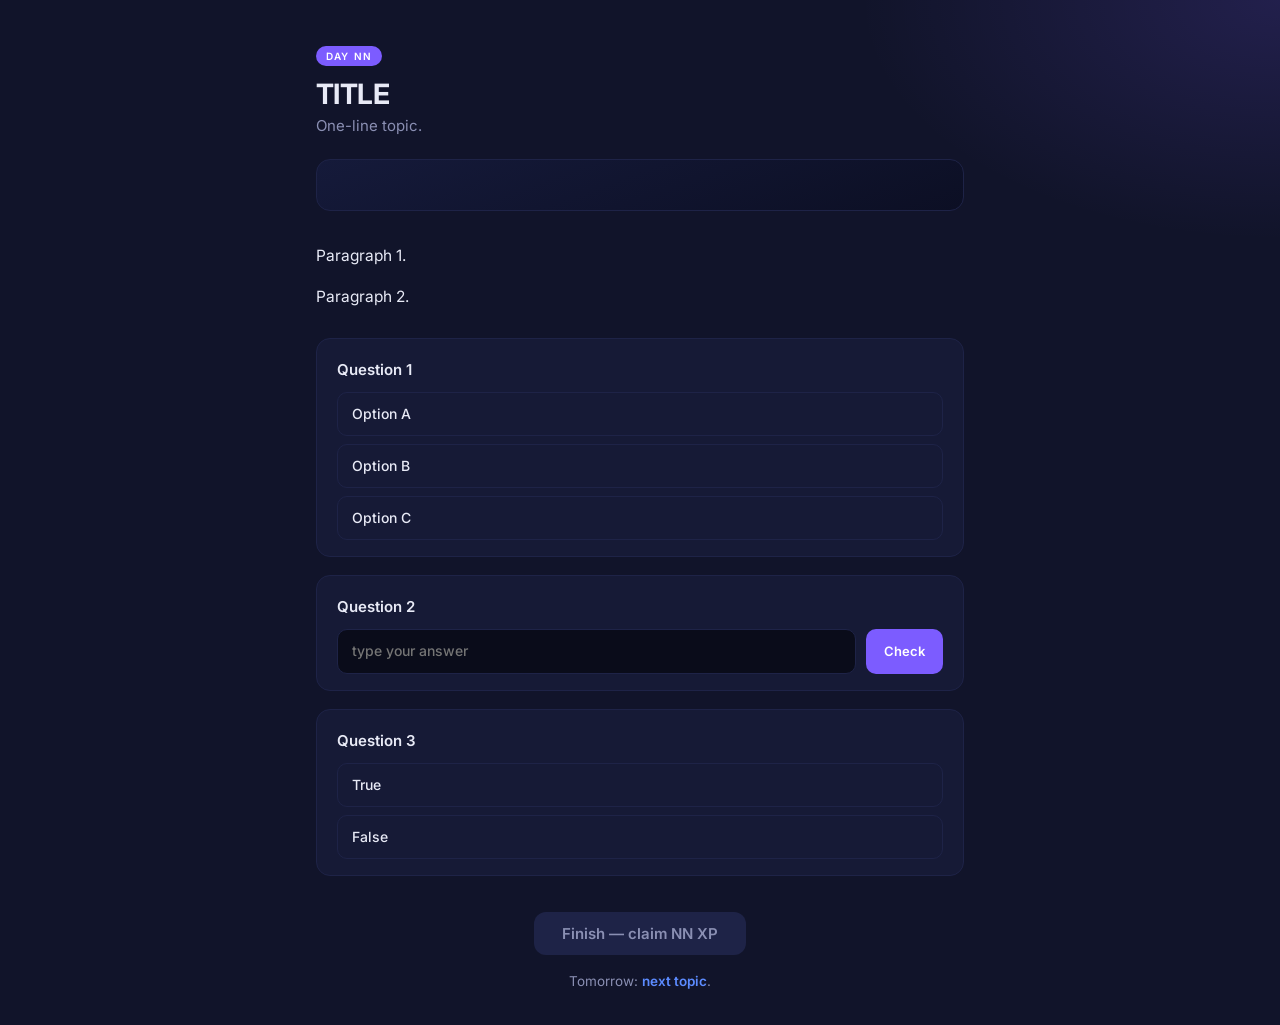
==== days/_TEMPLATE/index.html @ 5ea2cbff "Scaffold Quantum Journey shell + Day 01 + immortality system Static GitHub-Pages micro-frontend cour" ====
<!doctype html>
<html lang="en">
<head>
  <meta charset="utf-8">
  <meta name="viewport" content="width=device-width,initial-scale=1">
  <title>Day NN — TITLE</title>
  <link href="https://fonts.googleapis.com/css2?family=Inter:wght@400;500;600;700&display=swap" rel="stylesheet">
  <link rel="stylesheet" href="./style.css">
</head>
<body>
  <main class="lesson">
    <header class="lesson-head">
      <span class="day-pill">Day NN</span>
      <h1 data-i18n="title">TITLE</h1>
      <p class="topic" data-i18n="topic">One-line topic.</p>
    </header>

    <section class="visual" aria-hidden="true">
      <!-- isometric or CSS visual goes here -->
    </section>

    <section class="concept">
      <p data-i18n="concept.p1">Paragraph 1.</p>
      <p data-i18n="concept.p2">Paragraph 2.</p>
    </section>

    <section class="quiz">
      <article class="q" data-correct="0">
        <h3 data-i18n="q1.prompt">Question 1</h3>
        <button class="opt" data-idx="0" data-i18n="q1.a">Option A</button>
        <button class="opt" data-idx="1" data-i18n="q1.b">Option B</button>
        <button class="opt" data-idx="2" data-i18n="q1.c">Option C</button>
      </article>

      <article class="q fill" data-correct="answer" data-correct-pt="resposta">
        <h3 data-i18n="q2.prompt">Question 2 (fill in)</h3>
        <div class="fill-row">
          <input type="text" aria-label="answer" data-i18n-placeholder="q2.placeholder" placeholder="type your answer">
          <button class="check" data-i18n="q2.check">Check</button>
        </div>
      </article>

      <article class="q" data-correct="0">
        <h3 data-i18n="q3.prompt">Question 3 (true/false)</h3>
        <button class="opt" data-idx="0" data-i18n="q3.true">True</button>
        <button class="opt" data-idx="1" data-i18n="q3.false">False</button>
      </article>
    </section>

    <footer class="lesson-foot">
      <button class="finish" id="finishBtn" disabled data-i18n="finish">Finish — claim NN XP</button>
      <p class="teaser" data-i18n="teaser">Tomorrow: <strong>next topic</strong>.</p>
    </footer>
  </main>
  <script src="./lesson.js"></script>
</body>
</html>
---- days/_TEMPLATE/style.css ----
/* Copy day01/style.css verbatim and tweak the .visual section per day. */
@import url('../day01/style.css');
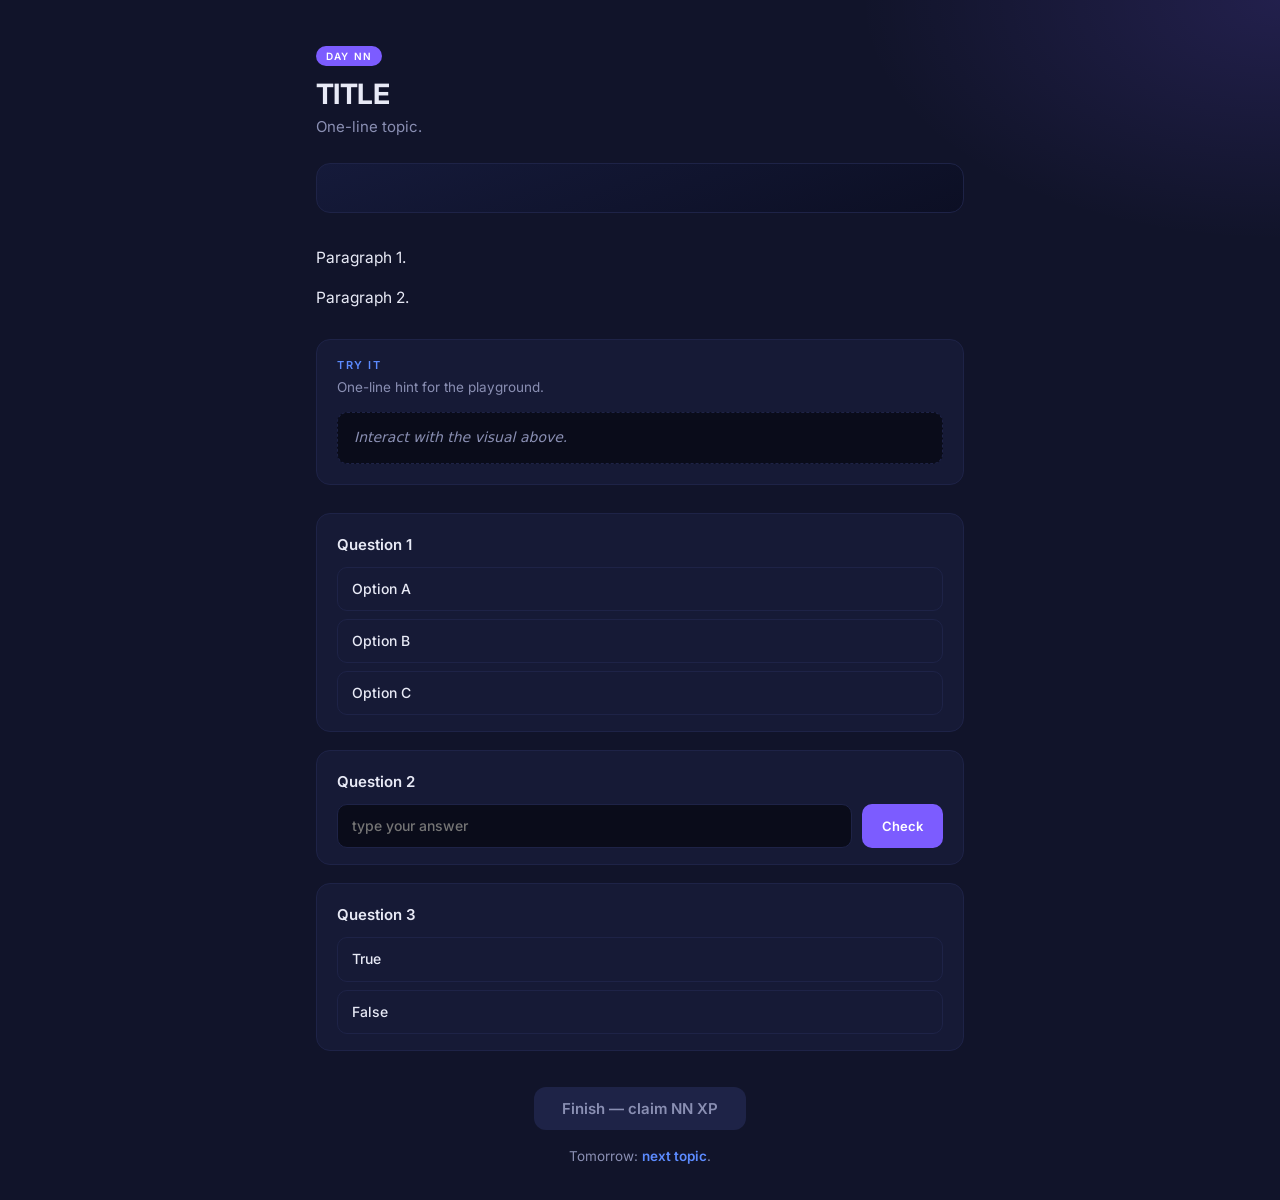
==== commit 18f2eff9: "Fix fill-in button alignment + add per-day playground convention Two issues, both fixed at the sourc" ====
--- a/days/_TEMPLATE/index.html
+++ b/days/_TEMPLATE/index.html
@@ -22,6 +22,14 @@
     <section class="concept">
       <p data-i18n="concept.p1">Paragraph 1.</p>
       <p data-i18n="concept.p2">Paragraph 2.</p>
+    </section>
+
+    <section class="playground">
+      <h2 class="playground-title" data-i18n="play.title">Try it</h2>
+      <p class="playground-hint" data-i18n="play.hint">One-line hint for the interactive widget.</p>
+      <div class="playground-output" id="playgroundOutput" aria-live="polite" data-i18n="play.intro">Interact with the visual above.</div>
+      <!-- Day-specific interactive widget goes inside this section.
+           Wire it up in lesson.js's setupPlayground(dict). -->
     </section>
 
     <section class="quiz">
